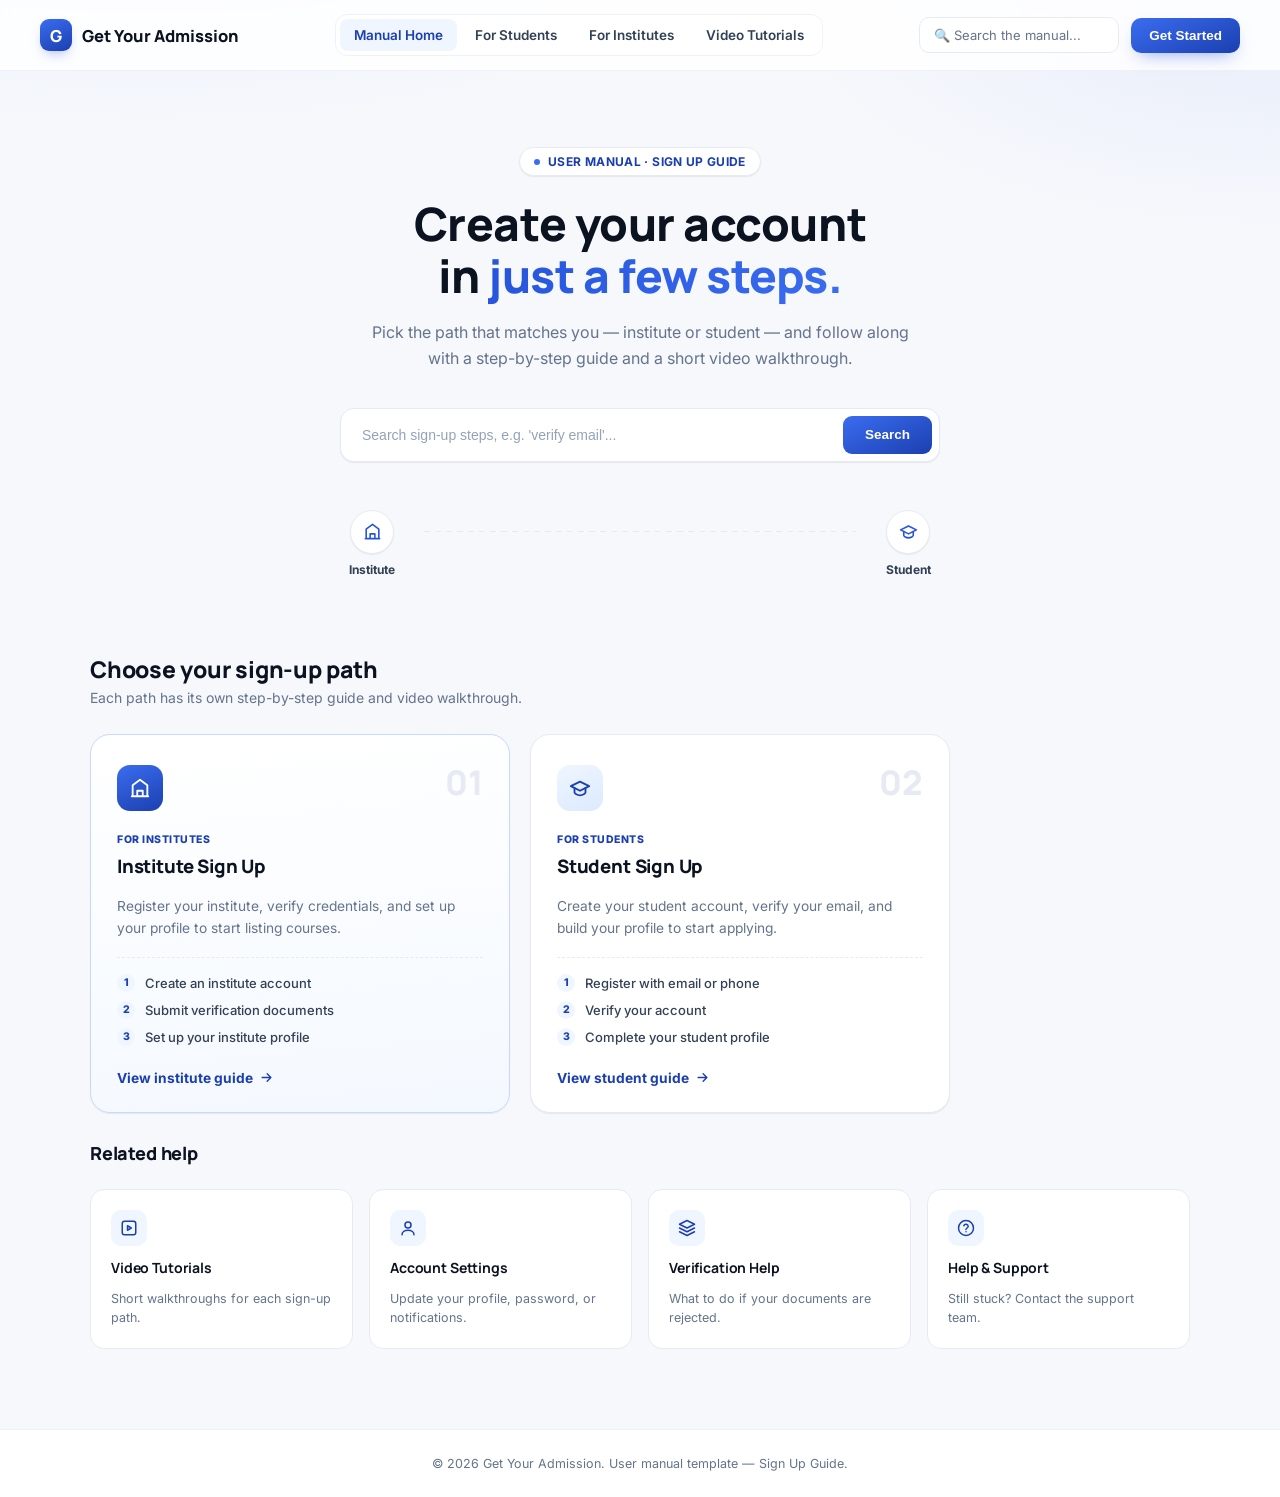
==== index.html @ ee418941 "Add GetYourAdmission user manual website with video tutorials" ====
<!DOCTYPE html>
<html lang="en">
<head>
<meta charset="UTF-8">
<meta name="viewport" content="width=device-width, initial-scale=1.0">
<title>Sign Up Guide — Get Your Admission</title>
<link rel="preconnect" href="https://fonts.googleapis.com">
<link rel="preconnect" href="https://fonts.gstatic.com" crossorigin>
<link href="https://fonts.googleapis.com/css2?family=Manrope:wght@500;700;800&family=Inter:wght@400;500;600;700&display=swap" rel="stylesheet">
<style>
  :root{
    --blue-50:#EFF6FF;
    --blue-100:#DBEAFE;
    --blue-500:#3B6DF0;
    --blue-600:#2554DB;
    --blue-700:#1B3FB0;
    --ink:#0B1220;
    --ink-soft:#334155;
    --muted:#64748B;
    --border:#E6EBF3;
    --border-soft:#EEF2F8;
    --card:#FFFFFF;
    --bg:#F6F8FC;
    --radius-lg:20px;
    --radius-md:14px;
    --shadow-card:0 1px 2px rgba(15,23,42,.04), 0 1px 0 rgba(15,23,42,.03);
    --shadow-hover:0 20px 40px -18px rgba(37,84,219,.28);
  }
  *{box-sizing:border-box;}
  html{scroll-behavior:smooth;}
  body{
    margin:0;
    font-family:'Inter',-apple-system,BlinkMacSystemFont,"Segoe UI",Roboto,Helvetica,Arial,sans-serif;
    background:
      radial-gradient(1100px 460px at 12% -10%, rgba(59,109,240,.10), transparent 60%),
      radial-gradient(900px 420px at 100% 0%, rgba(37,84,219,.07), transparent 55%),
      var(--bg);
    color:var(--ink);
    -webkit-font-smoothing:antialiased;
  }
  h1,h2,h3,h4{font-family:'Manrope',sans-serif;letter-spacing:-.01em;}
  a{text-decoration:none;color:inherit;}
  :focus-visible{outline:2px solid var(--blue-600);outline-offset:2px;}

  /* Header */
  header{
    display:flex;align-items:center;justify-content:space-between;
    padding:14px 40px;background:rgba(255,255,255,.86);
    backdrop-filter:blur(10px);-webkit-backdrop-filter:blur(10px);
    border-bottom:1px solid var(--border-soft);
    position:sticky;top:0;z-index:30;
  }
  .logo{display:flex;align-items:center;gap:10px;font-weight:800;font-size:16.5px;color:var(--ink);font-family:'Manrope',sans-serif;}
  .logo-mark{
    width:32px;height:32px;border-radius:9px;
    background:linear-gradient(155deg,var(--blue-500),var(--blue-700));
    color:#fff;display:flex;align-items:center;justify-content:center;font-weight:800;
    box-shadow:0 6px 14px -6px rgba(37,84,219,.55);
  }
  nav{display:flex;align-items:center;gap:4px;background:#fff;border:1px solid var(--border-soft);padding:4px;border-radius:12px;}
  nav a{font-size:13.5px;font-weight:600;color:var(--ink-soft);padding:8px 14px;border-radius:8px;}
  nav a.active{color:var(--blue-700);background:var(--blue-50);}
  .header-right{display:flex;align-items:center;gap:12px;}
  .search-box{
    display:flex;align-items:center;gap:8px;background:#fff;
    border:1px solid var(--border);border-radius:10px;padding:9px 14px;
    font-size:13px;color:var(--muted);min-width:200px;
  }
  .btn-primary{
    background:linear-gradient(155deg,var(--blue-500),var(--blue-700));
    color:#fff;font-weight:700;font-size:13.5px;
    padding:10px 18px;border-radius:10px;border:none;cursor:pointer;
    box-shadow:0 8px 18px -8px rgba(37,84,219,.55);
    transition:transform .15s ease, box-shadow .15s ease;
  }
  .btn-primary:hover{transform:translateY(-1px);box-shadow:0 12px 22px -8px rgba(37,84,219,.6);}

  /* Hero */
  .hero{padding:76px 40px 12px;text-align:center;max-width:900px;margin:0 auto;}
  .eyebrow{
    display:inline-flex;align-items:center;gap:8px;
    background:#fff;border:1px solid var(--border);color:var(--blue-700);
    font-size:12px;font-weight:700;letter-spacing:.03em;text-transform:uppercase;
    padding:6px 14px;border-radius:999px;margin-bottom:22px;
    box-shadow:var(--shadow-card);
  }
  .eyebrow .dot{width:6px;height:6px;border-radius:50%;background:var(--blue-500);}
  .hero h1{
    font-size:46px;line-height:1.12;margin:0 0 18px;font-weight:800;color:var(--ink);
  }
  .hero h1 .accent{
    background:linear-gradient(120deg,var(--blue-600),var(--blue-500));
    -webkit-background-clip:text;background-clip:text;color:transparent;
  }
  .hero p{
    max-width:560px;margin:0 auto 36px;color:var(--muted);font-size:16px;line-height:1.65;
  }
  .hero-search{
    max-width:600px;margin:0 auto 48px;display:flex;gap:8px;
    background:#fff;border:1px solid var(--border);border-radius:14px;padding:7px;
    box-shadow:var(--shadow-card);
  }
  .hero-search input{
    flex:1;border:none;outline:none;padding:11px 14px;font-size:14px;background:transparent;color:var(--ink);
  }
  .hero-search input::placeholder{color:#94A3B8;}
  .hero-search button{
    background:linear-gradient(155deg,var(--blue-500),var(--blue-700));
    color:#fff;border:none;border-radius:9px;
    padding:0 22px;font-weight:700;font-size:13.5px;cursor:pointer;
  }

  /* Path preview stepper (signature element) */
  .stepper{
    display:flex;align-items:center;justify-content:center;gap:0;
    margin:0 auto 8px;max-width:640px;
  }
  .stepper .node{
    display:flex;flex-direction:column;align-items:center;gap:8px;flex:none;width:104px;
  }
  .stepper .node .circle{
    width:44px;height:44px;border-radius:50%;background:#fff;border:1.5px solid var(--border);
    display:flex;align-items:center;justify-content:center;color:var(--blue-600);
    box-shadow:var(--shadow-card);
  }
  .stepper .node .circle svg{width:19px;height:19px;stroke:currentColor;}
  .stepper .node span{font-size:12px;font-weight:700;color:var(--ink-soft);}
  .stepper .line{
    flex:1;height:1.5px;background:repeating-linear-gradient(90deg,var(--border) 0 6px, transparent 6px 11px);
    margin-top:-24px;
  }

  /* Sections */
  section.paths{padding:56px 40px 8px;max-width:1180px;margin:0 auto;}
  .section-head{display:flex;align-items:baseline;justify-content:space-between;margin-bottom:28px;gap:16px;flex-wrap:wrap;}
  .section-head h2{font-size:23px;margin:0 0 4px;font-weight:800;}
  .section-head p{color:var(--muted);font-size:14px;margin:0;}

  .path-grid{
    display:grid;grid-template-columns:repeat(2,1fr);gap:20px;max-width:860px;
  }
  .path-card{
    position:relative;
    background:var(--card);border:1px solid var(--border);border-radius:var(--radius-lg);
    padding:30px 26px 26px;display:flex;flex-direction:column;gap:16px;
    box-shadow:var(--shadow-card);
    transition:box-shadow .2s ease, transform .2s ease, border-color .2s ease;
  }
  .path-card:hover{
    box-shadow:var(--shadow-hover);
    border-color:var(--blue-100);transform:translateY(-3px);
  }
  .path-top{display:flex;align-items:flex-start;justify-content:space-between;}
  .path-icon{
    width:46px;height:46px;border-radius:13px;
    background:linear-gradient(155deg,var(--blue-50),var(--blue-100));
    display:flex;align-items:center;justify-content:center;flex:none;
  }
  .path-icon svg{width:22px;height:22px;stroke:var(--blue-700);}
  .step-index{font-family:'Manrope',sans-serif;font-size:34px;font-weight:800;color:var(--border);line-height:1;}
  .path-card h3{margin:0;font-size:18.5px;font-weight:800;}
  .path-card > p.desc{margin:0;color:var(--muted);font-size:13.75px;line-height:1.6;}
  .path-steps{list-style:none;margin:2px 0 0;padding:0;display:flex;flex-direction:column;gap:9px;border-top:1px dashed var(--border);padding-top:16px;}
  .path-steps li{
    font-size:13px;color:var(--ink-soft);display:flex;align-items:center;gap:10px;font-weight:500;
  }
  .path-steps li .num{
    width:18px;height:18px;border-radius:50%;background:var(--blue-50);color:var(--blue-700);
    font-size:10.5px;font-weight:800;display:flex;align-items:center;justify-content:center;flex:none;
  }
  .path-link{
    margin-top:auto;padding-top:8px;font-size:13.75px;font-weight:700;color:var(--blue-700);
    display:flex;align-items:center;gap:6px;
  }
  .path-link svg{width:15px;height:15px;transition:transform .15s ease;}
  .path-card:hover .path-link svg{transform:translateX(3px);}
  .path-card.emphasis{
    border-color:var(--blue-200,#C7D9FF);
    background:linear-gradient(175deg,#fff 0%,var(--blue-50) 145%);
  }
  .path-card.emphasis .path-icon{background:linear-gradient(155deg,var(--blue-500),var(--blue-700));}
  .path-card.emphasis .path-icon svg{stroke:#fff;}
  .badge{
    align-self:flex-start;font-size:10.5px;font-weight:800;letter-spacing:.05em;text-transform:uppercase;
    color:var(--blue-700);
  }

  /* Secondary row */
  .secondary{padding:20px 40px 80px;max-width:1180px;margin:0 auto;}
  .secondary-grid{display:grid;grid-template-columns:repeat(4,1fr);gap:16px;margin-top:20px;}
  .mini-card{
    background:var(--card);border:1px solid var(--border);border-radius:var(--radius-md);
    padding:20px;display:flex;flex-direction:column;gap:12px;
    transition:border-color .15s ease, transform .15s ease;
  }
  .mini-card:hover{border-color:var(--blue-100);transform:translateY(-2px);}
  .mini-icon{
    width:36px;height:36px;border-radius:10px;background:var(--blue-50);
    display:flex;align-items:center;justify-content:center;
  }
  .mini-icon svg{width:18px;height:18px;stroke:var(--blue-700);}
  .mini-card h4{margin:0;font-size:14px;font-weight:700;}
  .mini-card p{margin:0;font-size:12.5px;color:var(--muted);line-height:1.55;}

  footer{
    text-align:center;padding:26px;color:var(--muted);font-size:12.5px;
    border-top:1px solid var(--border-soft);background:#fff;
  }

  @media (max-width:900px){
    nav{display:none;}
    .path-grid{grid-template-columns:1fr;}
    .secondary-grid{grid-template-columns:repeat(2,1fr);}
    .hero h1{font-size:32px;}
    header{padding:14px 18px;}
    .hero{padding:48px 18px;}
    section.paths, .secondary{padding-left:18px;padding-right:18px;}
    .stepper{display:none;}
  }
</style>
</head>
<body>

<header>
  <div class="logo">
    <div class="logo-mark">G</div>
    Get Your Admission
  </div>
  <nav>
    <a href="index.html" class="active">Manual Home</a>
    <a href="student-signup.html">For Students</a>
    <a href="institute-signup.html">For Institutes</a>
    <a href="videos.html">Video Tutorials</a>
  </nav>
  <div class="header-right">
    <div class="search-box">🔍 Search the manual...</div>
    <button class="btn-primary">Get Started</button>
  </div>
</header>

<section class="hero">
  <div class="eyebrow"><span class="dot"></span> User Manual · Sign Up Guide</div>
  <h1>Create your account<br>in <span class="accent">just a few steps.</span></h1>
  <p>Pick the path that matches you — institute or student — and follow along with a step-by-step guide and a short video walkthrough.</p>
  <div class="hero-search">
    <input type="text" placeholder="Search sign-up steps, e.g. 'verify email'...">
    <button>Search</button>
  </div>

  <div class="stepper" aria-hidden="true">
    <div class="node">
      <div class="circle"><svg viewBox="0 0 24 24" fill="none" stroke-width="2" stroke-linecap="round" stroke-linejoin="round"><path d="M3 21h18M4 21V9l8-6 8 6v12M9 21v-6h6v6"/></svg></div>
      <span>Institute</span>
    </div>
    <div class="line"></div>
    <div class="node">
      <div class="circle"><svg viewBox="0 0 24 24" fill="none" stroke-width="2" stroke-linecap="round" stroke-linejoin="round"><path d="M22 10L12 5 2 10l10 5 10-5Z"/><path d="M6 12v5c0 1 3 3 6 3s6-2 6-3v-5"/></svg></div>
      <span>Student</span>
    </div>
  </div>
</section>

<section class="paths">
  <div class="section-head">
    <div>
      <h2>Choose your sign-up path</h2>
      <p>Each path has its own step-by-step guide and video walkthrough.</p>
    </div>
  </div>

  <div class="path-grid">

    <!-- Institute -->
    <div class="path-card emphasis">
      <div class="path-top">
        <div class="path-icon">
          <svg viewBox="0 0 24 24" fill="none" stroke-width="2" stroke-linecap="round" stroke-linejoin="round"><path d="M3 21h18M4 21V9l8-6 8 6v12M9 21v-6h6v6"/></svg>
        </div>
        <span class="step-index">01</span>
      </div>
      <div>
        <span class="badge">For Institutes</span>
        <h3 style="margin-top:6px;">Institute Sign Up</h3>
      </div>
      <p class="desc">Register your institute, verify credentials, and set up your profile to start listing courses.</p>
      <ul class="path-steps">
        <li><span class="num">1</span>Create an institute account</li>
        <li><span class="num">2</span>Submit verification documents</li>
        <li><span class="num">3</span>Set up your institute profile</li>
      </ul>
      <a class="path-link" href="institute-signup.html">View institute guide <svg viewBox="0 0 24 24" fill="none" stroke="currentColor" stroke-width="2.2" stroke-linecap="round" stroke-linejoin="round"><path d="M5 12h14M13 6l6 6-6 6"/></svg></a>
    </div>

    <!-- Student -->
    <div class="path-card">
      <div class="path-top">
        <div class="path-icon">
          <svg viewBox="0 0 24 24" fill="none" stroke-width="2" stroke-linecap="round" stroke-linejoin="round"><path d="M22 10L12 5 2 10l10 5 10-5Z"/><path d="M6 12v5c0 1 3 3 6 3s6-2 6-3v-5"/></svg>
        </div>
        <span class="step-index">02</span>
      </div>
      <div>
        <span class="badge">For Students</span>
        <h3 style="margin-top:6px;">Student Sign Up</h3>
      </div>
      <p class="desc">Create your student account, verify your email, and build your profile to start applying.</p>
      <ul class="path-steps">
        <li><span class="num">1</span>Register with email or phone</li>
        <li><span class="num">2</span>Verify your account</li>
        <li><span class="num">3</span>Complete your student profile</li>
      </ul>
      <a class="path-link" href="student-signup.html">View student guide <svg viewBox="0 0 24 24" fill="none" stroke="currentColor" stroke-width="2.2" stroke-linecap="round" stroke-linejoin="round"><path d="M5 12h14M13 6l6 6-6 6"/></svg></a>
    </div>

  </div>
</section>

<section class="secondary">
  <div class="section-head" style="margin-bottom:4px;">
    <div><h2 style="font-size:18px;">Related help</h2></div>
  </div>
  <div class="secondary-grid">

    <a class="mini-card" href="videos.html">
      <div class="mini-icon"><svg viewBox="0 0 24 24" fill="none" stroke-width="2" stroke-linecap="round" stroke-linejoin="round"><rect x="3" y="3" width="18" height="18" rx="3"/><path d="m10 15 5-3-5-3z"/></svg></div>
      <h4>Video Tutorials</h4>
      <p>Short walkthroughs for each sign-up path.</p>
    </a>

    <div class="mini-card">
      <div class="mini-icon"><svg viewBox="0 0 24 24" fill="none" stroke-width="2" stroke-linecap="round" stroke-linejoin="round"><circle cx="12" cy="8" r="4"/><path d="M4 21c0-4 4-6 8-6s8 2 8 6"/></svg></div>
      <h4>Account Settings</h4>
      <p>Update your profile, password, or notifications.</p>
    </div>

    <div class="mini-card">
      <div class="mini-icon"><svg viewBox="0 0 24 24" fill="none" stroke-width="2" stroke-linecap="round" stroke-linejoin="round"><path d="M12 2 2 7l10 5 10-5-10-5Z"/><path d="M2 17l10 5 10-5M2 12l10 5 10-5"/></svg></div>
      <h4>Verification Help</h4>
      <p>What to do if your documents are rejected.</p>
    </div>

    <div class="mini-card">
      <div class="mini-icon"><svg viewBox="0 0 24 24" fill="none" stroke-width="2" stroke-linecap="round" stroke-linejoin="round"><circle cx="12" cy="12" r="10"/><path d="M9.09 9a3 3 0 0 1 5.83 1c0 2-3 2-3 4M12 17h.01"/></svg></div>
      <h4>Help &amp; Support</h4>
      <p>Still stuck? Contact the support team.</p>
    </div>

  </div>
</section>

<footer>© 2026 Get Your Admission. User manual template — Sign Up Guide.</footer>

</body>
</html>
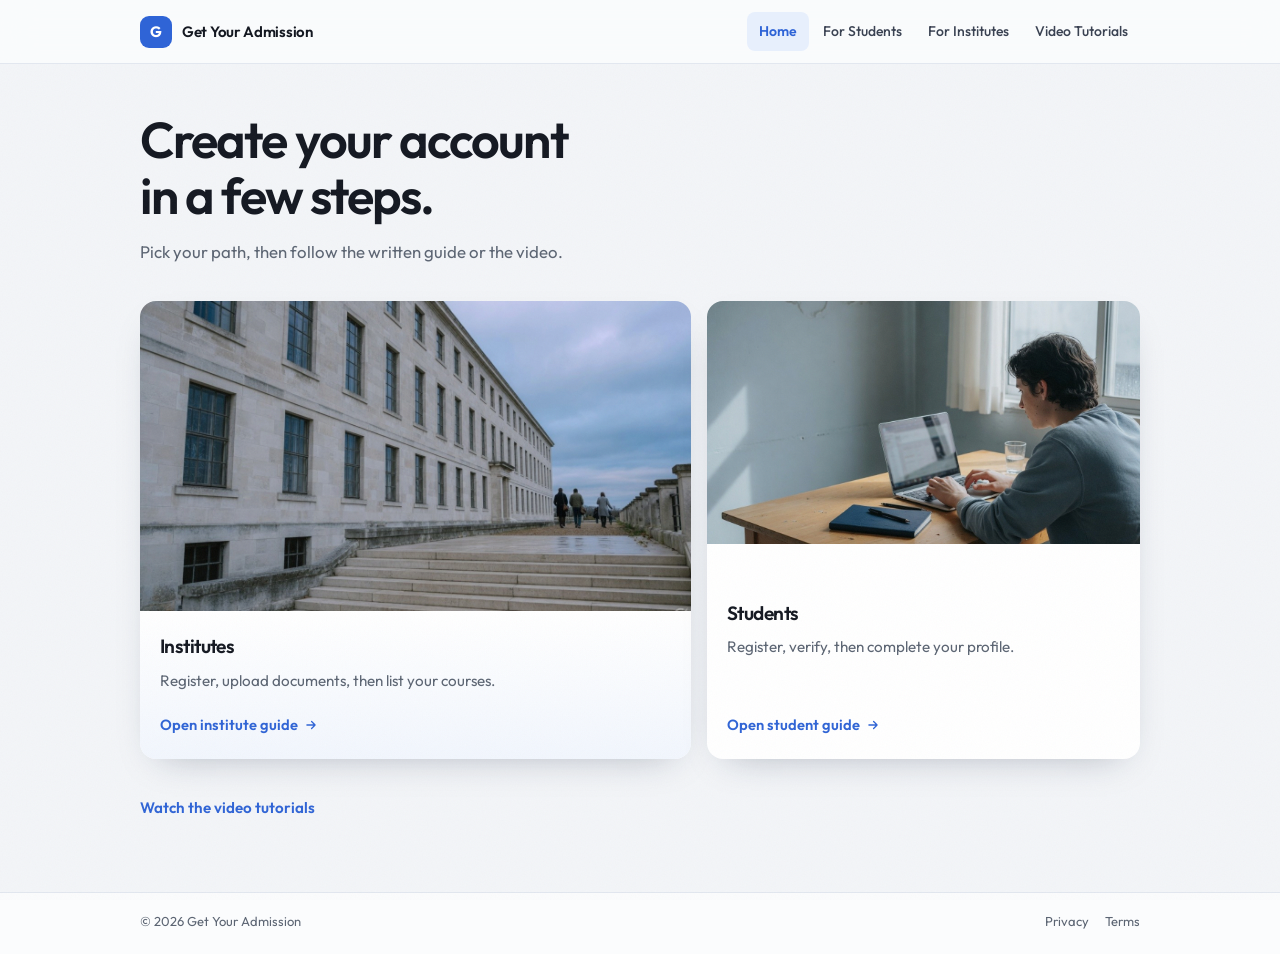
==== commit 5ea212db: "Redesign the entire webpage" ====
--- a/index.html
+++ b/index.html
@@ -1,354 +1,94 @@
 <!DOCTYPE html>
 <html lang="en">
 <head>
-<meta charset="UTF-8">
-<meta name="viewport" content="width=device-width, initial-scale=1.0">
-<title>Sign Up Guide — Get Your Admission</title>
-<link rel="preconnect" href="https://fonts.googleapis.com">
-<link rel="preconnect" href="https://fonts.gstatic.com" crossorigin>
-<link href="https://fonts.googleapis.com/css2?family=Manrope:wght@500;700;800&family=Inter:wght@400;500;600;700&display=swap" rel="stylesheet">
-<style>
-  :root{
-    --blue-50:#EFF6FF;
-    --blue-100:#DBEAFE;
-    --blue-500:#3B6DF0;
-    --blue-600:#2554DB;
-    --blue-700:#1B3FB0;
-    --ink:#0B1220;
-    --ink-soft:#334155;
-    --muted:#64748B;
-    --border:#E6EBF3;
-    --border-soft:#EEF2F8;
-    --card:#FFFFFF;
-    --bg:#F6F8FC;
-    --radius-lg:20px;
-    --radius-md:14px;
-    --shadow-card:0 1px 2px rgba(15,23,42,.04), 0 1px 0 rgba(15,23,42,.03);
-    --shadow-hover:0 20px 40px -18px rgba(37,84,219,.28);
-  }
-  *{box-sizing:border-box;}
-  html{scroll-behavior:smooth;}
-  body{
-    margin:0;
-    font-family:'Inter',-apple-system,BlinkMacSystemFont,"Segoe UI",Roboto,Helvetica,Arial,sans-serif;
-    background:
-      radial-gradient(1100px 460px at 12% -10%, rgba(59,109,240,.10), transparent 60%),
-      radial-gradient(900px 420px at 100% 0%, rgba(37,84,219,.07), transparent 55%),
-      var(--bg);
-    color:var(--ink);
-    -webkit-font-smoothing:antialiased;
-  }
-  h1,h2,h3,h4{font-family:'Manrope',sans-serif;letter-spacing:-.01em;}
-  a{text-decoration:none;color:inherit;}
-  :focus-visible{outline:2px solid var(--blue-600);outline-offset:2px;}
-
-  /* Header */
-  header{
-    display:flex;align-items:center;justify-content:space-between;
-    padding:14px 40px;background:rgba(255,255,255,.86);
-    backdrop-filter:blur(10px);-webkit-backdrop-filter:blur(10px);
-    border-bottom:1px solid var(--border-soft);
-    position:sticky;top:0;z-index:30;
-  }
-  .logo{display:flex;align-items:center;gap:10px;font-weight:800;font-size:16.5px;color:var(--ink);font-family:'Manrope',sans-serif;}
-  .logo-mark{
-    width:32px;height:32px;border-radius:9px;
-    background:linear-gradient(155deg,var(--blue-500),var(--blue-700));
-    color:#fff;display:flex;align-items:center;justify-content:center;font-weight:800;
-    box-shadow:0 6px 14px -6px rgba(37,84,219,.55);
-  }
-  nav{display:flex;align-items:center;gap:4px;background:#fff;border:1px solid var(--border-soft);padding:4px;border-radius:12px;}
-  nav a{font-size:13.5px;font-weight:600;color:var(--ink-soft);padding:8px 14px;border-radius:8px;}
-  nav a.active{color:var(--blue-700);background:var(--blue-50);}
-  .header-right{display:flex;align-items:center;gap:12px;}
-  .search-box{
-    display:flex;align-items:center;gap:8px;background:#fff;
-    border:1px solid var(--border);border-radius:10px;padding:9px 14px;
-    font-size:13px;color:var(--muted);min-width:200px;
-  }
-  .btn-primary{
-    background:linear-gradient(155deg,var(--blue-500),var(--blue-700));
-    color:#fff;font-weight:700;font-size:13.5px;
-    padding:10px 18px;border-radius:10px;border:none;cursor:pointer;
-    box-shadow:0 8px 18px -8px rgba(37,84,219,.55);
-    transition:transform .15s ease, box-shadow .15s ease;
-  }
-  .btn-primary:hover{transform:translateY(-1px);box-shadow:0 12px 22px -8px rgba(37,84,219,.6);}
-
-  /* Hero */
-  .hero{padding:76px 40px 12px;text-align:center;max-width:900px;margin:0 auto;}
-  .eyebrow{
-    display:inline-flex;align-items:center;gap:8px;
-    background:#fff;border:1px solid var(--border);color:var(--blue-700);
-    font-size:12px;font-weight:700;letter-spacing:.03em;text-transform:uppercase;
-    padding:6px 14px;border-radius:999px;margin-bottom:22px;
-    box-shadow:var(--shadow-card);
-  }
-  .eyebrow .dot{width:6px;height:6px;border-radius:50%;background:var(--blue-500);}
-  .hero h1{
-    font-size:46px;line-height:1.12;margin:0 0 18px;font-weight:800;color:var(--ink);
-  }
-  .hero h1 .accent{
-    background:linear-gradient(120deg,var(--blue-600),var(--blue-500));
-    -webkit-background-clip:text;background-clip:text;color:transparent;
-  }
-  .hero p{
-    max-width:560px;margin:0 auto 36px;color:var(--muted);font-size:16px;line-height:1.65;
-  }
-  .hero-search{
-    max-width:600px;margin:0 auto 48px;display:flex;gap:8px;
-    background:#fff;border:1px solid var(--border);border-radius:14px;padding:7px;
-    box-shadow:var(--shadow-card);
-  }
-  .hero-search input{
-    flex:1;border:none;outline:none;padding:11px 14px;font-size:14px;background:transparent;color:var(--ink);
-  }
-  .hero-search input::placeholder{color:#94A3B8;}
-  .hero-search button{
-    background:linear-gradient(155deg,var(--blue-500),var(--blue-700));
-    color:#fff;border:none;border-radius:9px;
-    padding:0 22px;font-weight:700;font-size:13.5px;cursor:pointer;
-  }
-
-  /* Path preview stepper (signature element) */
-  .stepper{
-    display:flex;align-items:center;justify-content:center;gap:0;
-    margin:0 auto 8px;max-width:640px;
-  }
-  .stepper .node{
-    display:flex;flex-direction:column;align-items:center;gap:8px;flex:none;width:104px;
-  }
-  .stepper .node .circle{
-    width:44px;height:44px;border-radius:50%;background:#fff;border:1.5px solid var(--border);
-    display:flex;align-items:center;justify-content:center;color:var(--blue-600);
-    box-shadow:var(--shadow-card);
-  }
-  .stepper .node .circle svg{width:19px;height:19px;stroke:currentColor;}
-  .stepper .node span{font-size:12px;font-weight:700;color:var(--ink-soft);}
-  .stepper .line{
-    flex:1;height:1.5px;background:repeating-linear-gradient(90deg,var(--border) 0 6px, transparent 6px 11px);
-    margin-top:-24px;
-  }
-
-  /* Sections */
-  section.paths{padding:56px 40px 8px;max-width:1180px;margin:0 auto;}
-  .section-head{display:flex;align-items:baseline;justify-content:space-between;margin-bottom:28px;gap:16px;flex-wrap:wrap;}
-  .section-head h2{font-size:23px;margin:0 0 4px;font-weight:800;}
-  .section-head p{color:var(--muted);font-size:14px;margin:0;}
-
-  .path-grid{
-    display:grid;grid-template-columns:repeat(2,1fr);gap:20px;max-width:860px;
-  }
-  .path-card{
-    position:relative;
-    background:var(--card);border:1px solid var(--border);border-radius:var(--radius-lg);
-    padding:30px 26px 26px;display:flex;flex-direction:column;gap:16px;
-    box-shadow:var(--shadow-card);
-    transition:box-shadow .2s ease, transform .2s ease, border-color .2s ease;
-  }
-  .path-card:hover{
-    box-shadow:var(--shadow-hover);
-    border-color:var(--blue-100);transform:translateY(-3px);
-  }
-  .path-top{display:flex;align-items:flex-start;justify-content:space-between;}
-  .path-icon{
-    width:46px;height:46px;border-radius:13px;
-    background:linear-gradient(155deg,var(--blue-50),var(--blue-100));
-    display:flex;align-items:center;justify-content:center;flex:none;
-  }
-  .path-icon svg{width:22px;height:22px;stroke:var(--blue-700);}
-  .step-index{font-family:'Manrope',sans-serif;font-size:34px;font-weight:800;color:var(--border);line-height:1;}
-  .path-card h3{margin:0;font-size:18.5px;font-weight:800;}
-  .path-card > p.desc{margin:0;color:var(--muted);font-size:13.75px;line-height:1.6;}
-  .path-steps{list-style:none;margin:2px 0 0;padding:0;display:flex;flex-direction:column;gap:9px;border-top:1px dashed var(--border);padding-top:16px;}
-  .path-steps li{
-    font-size:13px;color:var(--ink-soft);display:flex;align-items:center;gap:10px;font-weight:500;
-  }
-  .path-steps li .num{
-    width:18px;height:18px;border-radius:50%;background:var(--blue-50);color:var(--blue-700);
-    font-size:10.5px;font-weight:800;display:flex;align-items:center;justify-content:center;flex:none;
-  }
-  .path-link{
-    margin-top:auto;padding-top:8px;font-size:13.75px;font-weight:700;color:var(--blue-700);
-    display:flex;align-items:center;gap:6px;
-  }
-  .path-link svg{width:15px;height:15px;transition:transform .15s ease;}
-  .path-card:hover .path-link svg{transform:translateX(3px);}
-  .path-card.emphasis{
-    border-color:var(--blue-200,#C7D9FF);
-    background:linear-gradient(175deg,#fff 0%,var(--blue-50) 145%);
-  }
-  .path-card.emphasis .path-icon{background:linear-gradient(155deg,var(--blue-500),var(--blue-700));}
-  .path-card.emphasis .path-icon svg{stroke:#fff;}
-  .badge{
-    align-self:flex-start;font-size:10.5px;font-weight:800;letter-spacing:.05em;text-transform:uppercase;
-    color:var(--blue-700);
-  }
-
-  /* Secondary row */
-  .secondary{padding:20px 40px 80px;max-width:1180px;margin:0 auto;}
-  .secondary-grid{display:grid;grid-template-columns:repeat(4,1fr);gap:16px;margin-top:20px;}
-  .mini-card{
-    background:var(--card);border:1px solid var(--border);border-radius:var(--radius-md);
-    padding:20px;display:flex;flex-direction:column;gap:12px;
-    transition:border-color .15s ease, transform .15s ease;
-  }
-  .mini-card:hover{border-color:var(--blue-100);transform:translateY(-2px);}
-  .mini-icon{
-    width:36px;height:36px;border-radius:10px;background:var(--blue-50);
-    display:flex;align-items:center;justify-content:center;
-  }
-  .mini-icon svg{width:18px;height:18px;stroke:var(--blue-700);}
-  .mini-card h4{margin:0;font-size:14px;font-weight:700;}
-  .mini-card p{margin:0;font-size:12.5px;color:var(--muted);line-height:1.55;}
-
-  footer{
-    text-align:center;padding:26px;color:var(--muted);font-size:12.5px;
-    border-top:1px solid var(--border-soft);background:#fff;
-  }
-
-  @media (max-width:900px){
-    nav{display:none;}
-    .path-grid{grid-template-columns:1fr;}
-    .secondary-grid{grid-template-columns:repeat(2,1fr);}
-    .hero h1{font-size:32px;}
-    header{padding:14px 18px;}
-    .hero{padding:48px 18px;}
-    section.paths, .secondary{padding-left:18px;padding-right:18px;}
-    .stepper{display:none;}
-  }
-</style>
+  <meta charset="UTF-8">
+  <meta name="viewport" content="width=device-width, initial-scale=1.0">
+  <title>Sign up guide - Get Your Admission</title>
+  <meta name="description" content="Create a student or institute account on Get Your Admission. Short written steps and video walkthroughs.">
+  <meta name="theme-color" content="#F3F5F8">
+  <link rel="icon" href="favicon.svg" type="image/svg+xml">
+  <link rel="preconnect" href="https://fonts.googleapis.com">
+  <link rel="preconnect" href="https://fonts.gstatic.com" crossorigin>
+  <link href="https://fonts.googleapis.com/css2?family=Outfit:wght@400;500;600;700&display=swap" rel="stylesheet">
+  <link rel="stylesheet" href="style.css">
 </head>
 <body>
+  <a class="skip-link" href="#main">Skip to content</a>
 
-<header>
-  <div class="logo">
-    <div class="logo-mark">G</div>
-    Get Your Admission
-  </div>
-  <nav>
-    <a href="index.html" class="active">Manual Home</a>
-    <a href="student-signup.html">For Students</a>
-    <a href="institute-signup.html">For Institutes</a>
-    <a href="videos.html">Video Tutorials</a>
-  </nav>
-  <div class="header-right">
-    <div class="search-box">🔍 Search the manual...</div>
-    <button class="btn-primary">Get Started</button>
-  </div>
-</header>
+  <header class="site-header">
+    <div class="nav-inner">
+      <a href="index.html" class="brand">
+        <span class="brand-mark" aria-hidden="true">G</span>
+        <span class="brand-name">Get Your Admission</span>
+      </a>
+      <button class="nav-toggle" id="nav-toggle" type="button" aria-expanded="false" aria-controls="site-nav">
+        <span class="nav-toggle-bar"></span>
+        <span class="sr-only">Menu</span>
+      </button>
+      <nav class="site-nav" id="site-nav">
+        <a href="index.html" aria-current="page">Home</a>
+        <a href="student-signup.html">For Students</a>
+        <a href="institute-signup.html">For Institutes</a>
+        <a href="videos.html">Video Tutorials</a>
+      </nav>
+    </div>
+  </header>
 
-<section class="hero">
-  <div class="eyebrow"><span class="dot"></span> User Manual · Sign Up Guide</div>
-  <h1>Create your account<br>in <span class="accent">just a few steps.</span></h1>
-  <p>Pick the path that matches you — institute or student — and follow along with a step-by-step guide and a short video walkthrough.</p>
-  <div class="hero-search">
-    <input type="text" placeholder="Search sign-up steps, e.g. 'verify email'...">
-    <button>Search</button>
-  </div>
+  <main id="main">
+    <section class="hero">
+      <div class="container">
+        <h1>Create your account in a few steps.</h1>
+        <p class="lede">Pick your path, then follow the written guide or the video.</p>
+      </div>
+    </section>
 
-  <div class="stepper" aria-hidden="true">
-    <div class="node">
-      <div class="circle"><svg viewBox="0 0 24 24" fill="none" stroke-width="2" stroke-linecap="round" stroke-linejoin="round"><path d="M3 21h18M4 21V9l8-6 8 6v12M9 21v-6h6v6"/></svg></div>
-      <span>Institute</span>
+    <section class="paths" aria-label="Sign-up paths">
+      <div class="container path-grid">
+        <a class="path path--institute" href="institute-signup.html">
+          <div class="path-media">
+            <img src="images/institute.jpg" alt="Campus building with stone steps">
+          </div>
+          <div class="path-body">
+            <h2>Institutes</h2>
+            <p>Register, upload documents, then list your courses.</p>
+            <span class="path-cta">Open institute guide
+              <svg viewBox="0 0 24 24" fill="none" stroke="currentColor" stroke-width="2.2" stroke-linecap="round" stroke-linejoin="round" aria-hidden="true"><path d="M5 12h14M13 6l6 6-6 6"/></svg>
+            </span>
+          </div>
+        </a>
+
+        <a class="path path--student" href="student-signup.html">
+          <div class="path-media">
+            <img src="images/student.jpg" alt="Student working at a laptop">
+          </div>
+          <div class="path-body">
+            <h2>Students</h2>
+            <p>Register, verify, then complete your profile.</p>
+            <span class="path-cta">Open student guide
+              <svg viewBox="0 0 24 24" fill="none" stroke="currentColor" stroke-width="2.2" stroke-linecap="round" stroke-linejoin="round" aria-hidden="true"><path d="M5 12h14M13 6l6 6-6 6"/></svg>
+            </span>
+          </div>
+        </a>
+      </div>
+    </section>
+
+    <section class="watch-row">
+      <div class="container">
+        <a class="text-link" href="videos.html">Watch the video tutorials</a>
+      </div>
+    </section>
+  </main>
+
+  <footer class="site-footer">
+    <div class="container footer-row">
+      <p>© 2026 Get Your Admission</p>
+      <nav class="footer-links" aria-label="Legal">
+        <a href="privacy.html">Privacy</a>
+        <a href="terms.html">Terms</a>
+      </nav>
     </div>
-    <div class="line"></div>
-    <div class="node">
-      <div class="circle"><svg viewBox="0 0 24 24" fill="none" stroke-width="2" stroke-linecap="round" stroke-linejoin="round"><path d="M22 10L12 5 2 10l10 5 10-5Z"/><path d="M6 12v5c0 1 3 3 6 3s6-2 6-3v-5"/></svg></div>
-      <span>Student</span>
-    </div>
-  </div>
-</section>
+  </footer>
 
-<section class="paths">
-  <div class="section-head">
-    <div>
-      <h2>Choose your sign-up path</h2>
-      <p>Each path has its own step-by-step guide and video walkthrough.</p>
-    </div>
-  </div>
-
-  <div class="path-grid">
-
-    <!-- Institute -->
-    <div class="path-card emphasis">
-      <div class="path-top">
-        <div class="path-icon">
-          <svg viewBox="0 0 24 24" fill="none" stroke-width="2" stroke-linecap="round" stroke-linejoin="round"><path d="M3 21h18M4 21V9l8-6 8 6v12M9 21v-6h6v6"/></svg>
-        </div>
-        <span class="step-index">01</span>
-      </div>
-      <div>
-        <span class="badge">For Institutes</span>
-        <h3 style="margin-top:6px;">Institute Sign Up</h3>
-      </div>
-      <p class="desc">Register your institute, verify credentials, and set up your profile to start listing courses.</p>
-      <ul class="path-steps">
-        <li><span class="num">1</span>Create an institute account</li>
-        <li><span class="num">2</span>Submit verification documents</li>
-        <li><span class="num">3</span>Set up your institute profile</li>
-      </ul>
-      <a class="path-link" href="institute-signup.html">View institute guide <svg viewBox="0 0 24 24" fill="none" stroke="currentColor" stroke-width="2.2" stroke-linecap="round" stroke-linejoin="round"><path d="M5 12h14M13 6l6 6-6 6"/></svg></a>
-    </div>
-
-    <!-- Student -->
-    <div class="path-card">
-      <div class="path-top">
-        <div class="path-icon">
-          <svg viewBox="0 0 24 24" fill="none" stroke-width="2" stroke-linecap="round" stroke-linejoin="round"><path d="M22 10L12 5 2 10l10 5 10-5Z"/><path d="M6 12v5c0 1 3 3 6 3s6-2 6-3v-5"/></svg>
-        </div>
-        <span class="step-index">02</span>
-      </div>
-      <div>
-        <span class="badge">For Students</span>
-        <h3 style="margin-top:6px;">Student Sign Up</h3>
-      </div>
-      <p class="desc">Create your student account, verify your email, and build your profile to start applying.</p>
-      <ul class="path-steps">
-        <li><span class="num">1</span>Register with email or phone</li>
-        <li><span class="num">2</span>Verify your account</li>
-        <li><span class="num">3</span>Complete your student profile</li>
-      </ul>
-      <a class="path-link" href="student-signup.html">View student guide <svg viewBox="0 0 24 24" fill="none" stroke="currentColor" stroke-width="2.2" stroke-linecap="round" stroke-linejoin="round"><path d="M5 12h14M13 6l6 6-6 6"/></svg></a>
-    </div>
-
-  </div>
-</section>
-
-<section class="secondary">
-  <div class="section-head" style="margin-bottom:4px;">
-    <div><h2 style="font-size:18px;">Related help</h2></div>
-  </div>
-  <div class="secondary-grid">
-
-    <a class="mini-card" href="videos.html">
-      <div class="mini-icon"><svg viewBox="0 0 24 24" fill="none" stroke-width="2" stroke-linecap="round" stroke-linejoin="round"><rect x="3" y="3" width="18" height="18" rx="3"/><path d="m10 15 5-3-5-3z"/></svg></div>
-      <h4>Video Tutorials</h4>
-      <p>Short walkthroughs for each sign-up path.</p>
-    </a>
-
-    <div class="mini-card">
-      <div class="mini-icon"><svg viewBox="0 0 24 24" fill="none" stroke-width="2" stroke-linecap="round" stroke-linejoin="round"><circle cx="12" cy="8" r="4"/><path d="M4 21c0-4 4-6 8-6s8 2 8 6"/></svg></div>
-      <h4>Account Settings</h4>
-      <p>Update your profile, password, or notifications.</p>
-    </div>
-
-    <div class="mini-card">
-      <div class="mini-icon"><svg viewBox="0 0 24 24" fill="none" stroke-width="2" stroke-linecap="round" stroke-linejoin="round"><path d="M12 2 2 7l10 5 10-5-10-5Z"/><path d="M2 17l10 5 10-5M2 12l10 5 10-5"/></svg></div>
-      <h4>Verification Help</h4>
-      <p>What to do if your documents are rejected.</p>
-    </div>
-
-    <div class="mini-card">
-      <div class="mini-icon"><svg viewBox="0 0 24 24" fill="none" stroke-width="2" stroke-linecap="round" stroke-linejoin="round"><circle cx="12" cy="12" r="10"/><path d="M9.09 9a3 3 0 0 1 5.83 1c0 2-3 2-3 4M12 17h.01"/></svg></div>
-      <h4>Help &amp; Support</h4>
-      <p>Still stuck? Contact the support team.</p>
-    </div>
-
-  </div>
-</section>
-
-<footer>© 2026 Get Your Admission. User manual template — Sign Up Guide.</footer>
-
+  <script src="main.js"></script>
 </body>
 </html>
--- a/style.css
+++ b/style.css
@@ -0,0 +1,997 @@
+/* Get Your Admission – user manual
+   z-index: skip 5, grain 8, header 40, menu 45, lightbox 60 */
+
+*, *::before, *::after { box-sizing: border-box; margin: 0; padding: 0; }
+
+:root {
+  --accent: #2F64D6;
+  --accent-hover: #2454B8;
+  --accent-soft: #E7EFFC;
+  --ink: #141821;
+  --ink-soft: #3A4252;
+  --muted: #5C6573;
+  --bg: #F3F5F8;
+  --surface: #FBFCFD;
+  --card: #FFFFFF;
+  --line: #E2E7EF;
+  --line-strong: #D3DAE6;
+  --shadow: 0 14px 36px -20px rgba(24, 36, 62, 0.35);
+  --shadow-tint: 0 16px 32px -18px rgba(47, 100, 214, 0.28);
+  --radius: 16px;
+  --radius-sm: 10px;
+  --radius-xs: 8px;
+  --font: "Outfit", system-ui, sans-serif;
+  --ease: cubic-bezier(0.32, 0.72, 0, 1);
+  --z-skip: 5;
+  --z-grain: 8;
+  --z-header: 40;
+  --z-menu: 45;
+  --z-modal: 60;
+  --nav-h: 64px;
+  --container: 1080px;
+  --page-pad: clamp(16px, 4vw, 40px);
+}
+
+@media (prefers-color-scheme: dark) {
+  :root {
+    --accent: #6B93F5;
+    --accent-hover: #8AABF8;
+    --accent-soft: #1B2744;
+    --ink: #EEF1F6;
+    --ink-soft: #C5CDDA;
+    --muted: #9AA3B2;
+    --bg: #12151C;
+    --surface: #171B23;
+    --card: #1C212C;
+    --line: #2A3140;
+    --line-strong: #3A4356;
+    --shadow: 0 14px 36px -18px rgba(0, 0, 0, 0.55);
+    --shadow-tint: 0 16px 32px -16px rgba(47, 100, 214, 0.32);
+  }
+}
+
+html {
+  scroll-behavior: smooth;
+  color-scheme: light dark;
+}
+
+html, body { overflow-x: clip; max-width: 100%; }
+
+body {
+  font-family: var(--font);
+  color: var(--ink);
+  background: var(--bg);
+  font-size: 16px;
+  line-height: 1.6;
+  min-height: 100dvh;
+  display: flex;
+  flex-direction: column;
+  -webkit-font-smoothing: antialiased;
+}
+
+body > * {
+  min-width: 0;
+  max-width: 100%;
+  width: 100%;
+}
+
+body::before {
+  content: "";
+  position: fixed;
+  inset: 0;
+  z-index: var(--z-grain);
+  pointer-events: none;
+  opacity: 0.04;
+  background-image: url("data:image/svg+xml,%3Csvg xmlns='http://www.w3.org/2000/svg' width='140' height='140'%3E%3Cfilter id='n'%3E%3CfeTurbulence type='fractalNoise' baseFrequency='.8' numOctaves='4' stitchTiles='stitch'/%3E%3C/filter%3E%3Crect width='140' height='140' filter='url(%23n)' opacity='.9'/%3E%3C/svg%3E");
+}
+
+img, iframe, video {
+  max-width: 100%;
+  display: block;
+}
+iframe { width: 100%; }
+h1, h2, h3, p { overflow-wrap: break-word; }
+button, input, textarea { font-family: inherit; }
+a { color: var(--accent); text-decoration: none; }
+a:hover { text-decoration: underline; text-underline-offset: 3px; }
+
+:focus-visible {
+  outline: 2px solid var(--accent);
+  outline-offset: 3px;
+}
+
+.sr-only {
+  position: absolute;
+  width: 1px;
+  height: 1px;
+  padding: 0;
+  margin: -1px;
+  overflow: hidden;
+  clip: rect(0, 0, 0, 0);
+  white-space: nowrap;
+  border: 0;
+}
+
+.skip-link {
+  position: absolute;
+  left: 12px;
+  top: 12px;
+  z-index: var(--z-skip);
+  transform: translateY(-160%);
+  background: var(--ink);
+  color: var(--card);
+  padding: 10px 14px;
+  border-radius: var(--radius-xs);
+  font-weight: 600;
+  font-size: 14px;
+}
+.skip-link:focus {
+  transform: none;
+  color: var(--card);
+  text-decoration: none;
+}
+
+.container {
+  width: 100%;
+  max-width: var(--container);
+  margin-inline: auto;
+  padding-inline: var(--page-pad);
+  box-sizing: border-box;
+}
+
+/* Header */
+.site-header {
+  position: sticky;
+  top: 0;
+  z-index: var(--z-header);
+  height: var(--nav-h);
+  background: color-mix(in srgb, var(--surface) 86%, transparent);
+  backdrop-filter: blur(16px);
+  -webkit-backdrop-filter: blur(16px);
+  border-bottom: 1px solid var(--line);
+}
+
+.nav-inner {
+  height: 100%;
+  width: 100%;
+  max-width: var(--container);
+  margin-inline: auto;
+  padding-inline: var(--page-pad);
+  box-sizing: border-box;
+  display: flex;
+  align-items: center;
+  justify-content: space-between;
+  gap: 16px;
+  min-width: 0;
+}
+
+.brand {
+  display: inline-flex;
+  align-items: center;
+  gap: 10px;
+  color: var(--ink);
+  text-decoration: none;
+  flex-shrink: 0;
+}
+.brand:hover { text-decoration: none; }
+
+.brand-mark {
+  width: 32px;
+  height: 32px;
+  border-radius: 9px;
+  background: var(--accent);
+  color: #fff;
+  display: grid;
+  place-items: center;
+  font-weight: 700;
+  font-size: 15px;
+  letter-spacing: -0.04em;
+}
+
+.brand-name {
+  font-size: 15px;
+  font-weight: 600;
+  letter-spacing: -0.02em;
+  white-space: nowrap;
+}
+
+.site-nav {
+  display: flex;
+  align-items: center;
+  gap: 2px;
+}
+
+.site-nav a {
+  color: var(--ink-soft);
+  font-size: 14px;
+  font-weight: 500;
+  padding: 8px 12px;
+  border-radius: 8px;
+  text-decoration: none;
+  transition: color 0.22s var(--ease), background 0.22s var(--ease);
+  white-space: nowrap;
+}
+.site-nav a:hover {
+  color: var(--ink);
+  background: color-mix(in srgb, var(--accent-soft) 70%, transparent);
+  text-decoration: none;
+}
+.site-nav a.is-active,
+.site-nav a[aria-current="page"] {
+  color: var(--accent);
+  background: var(--accent-soft);
+  font-weight: 600;
+}
+
+.nav-toggle {
+  display: none;
+  width: 44px;
+  height: 44px;
+  flex-shrink: 0;
+  margin-left: auto;
+  border: 0;
+  background: var(--accent-soft);
+  color: var(--ink);
+  cursor: pointer;
+  align-items: center;
+  justify-content: center;
+  border-radius: 8px;
+}
+
+.nav-toggle-bar {
+  display: block;
+  width: 18px;
+  height: 2px;
+  background: currentColor;
+  position: relative;
+  transition: transform 0.24s var(--ease);
+}
+.nav-toggle-bar::before {
+  content: "";
+  position: absolute;
+  left: 0;
+  top: -6px;
+  width: 18px;
+  height: 2px;
+  background: currentColor;
+  transition: transform 0.24s var(--ease), top 0.24s var(--ease);
+}
+.nav-toggle.is-open .nav-toggle-bar {
+  transform: rotate(45deg);
+}
+.nav-toggle.is-open .nav-toggle-bar::before {
+  top: 0;
+  transform: rotate(-90deg);
+}
+
+body.nav-open { overflow: hidden; }
+
+/* Hero */
+.hero {
+  padding: 48px 0 8px;
+}
+.hero h1 {
+  font-size: clamp(2rem, 5.4vw, 3.15rem);
+  font-weight: 600;
+  letter-spacing: -0.038em;
+  line-height: 1.12;
+  max-width: 11em;
+  text-wrap: balance;
+}
+.lede {
+  margin-top: 14px;
+  max-width: 42ch;
+  color: var(--muted);
+  font-size: 1.05rem;
+  line-height: 1.55;
+  font-weight: 400;
+}
+
+/* Path tiles */
+.paths { padding: 28px 0 8px; }
+
+.path-grid {
+  display: grid;
+  grid-template-columns: minmax(0, 1.12fr) minmax(0, 0.88fr);
+  gap: 16px;
+}
+
+.path {
+  display: grid;
+  min-width: 0;
+  color: inherit;
+  text-decoration: none;
+  background: var(--card);
+  border-radius: var(--radius);
+  overflow: hidden;
+  box-shadow: var(--shadow);
+  transition: transform 0.24s var(--ease), box-shadow 0.24s var(--ease);
+}
+.path:hover {
+  text-decoration: none;
+  transform: translateY(-3px);
+  box-shadow: var(--shadow-tint);
+}
+.path:active { transform: scale(0.985); }
+
+.path-media {
+  aspect-ratio: 16 / 9;
+  background: #1A2233;
+  overflow: hidden;
+  min-width: 0;
+}
+.path-media img {
+  width: 100%;
+  height: 100%;
+  object-fit: cover;
+  max-width: 100%;
+}
+
+.path-body {
+  padding: 20px 20px 22px;
+  display: flex;
+  flex-direction: column;
+  gap: 8px;
+  min-height: 148px;
+}
+.path-body h2 {
+  font-size: 1.2rem;
+  font-weight: 600;
+  letter-spacing: -0.03em;
+}
+.path-body p {
+  color: var(--muted);
+  font-size: 0.95rem;
+  line-height: 1.5;
+  max-width: 36ch;
+}
+.path-cta {
+  margin-top: auto;
+  padding-top: 12px;
+  color: var(--accent);
+  font-size: 0.92rem;
+  font-weight: 600;
+  display: inline-flex;
+  align-items: center;
+  gap: 6px;
+}
+.path-cta svg {
+  width: 14px;
+  height: 14px;
+  transition: transform 0.22s var(--ease);
+}
+.path:hover .path-cta svg { transform: translateX(3px); }
+
+.path--institute .path-body {
+  background: linear-gradient(180deg, var(--card), color-mix(in srgb, var(--accent-soft) 55%, var(--card)));
+}
+
+.watch-row {
+  padding: 28px 0 72px;
+}
+.watch-row .text-link {
+  font-weight: 600;
+  font-size: 0.95rem;
+}
+
+/* Guide pages */
+.crumb {
+  display: flex;
+  flex-wrap: wrap;
+  gap: 8px;
+  align-items: center;
+  font-size: 13px;
+  color: var(--muted);
+  padding: 22px 0 10px;
+}
+.crumb a { font-weight: 500; color: var(--accent); }
+
+.guide-head {
+  padding: 8px 0 28px;
+  max-width: 42rem;
+}
+.kicker {
+  display: inline-block;
+  font-size: 0.8rem;
+  font-weight: 600;
+  color: var(--accent);
+  margin-bottom: 10px;
+}
+.guide-head h1 {
+  font-size: clamp(1.7rem, 4vw, 2.4rem);
+  font-weight: 600;
+  letter-spacing: -0.035em;
+  line-height: 1.15;
+  text-wrap: balance;
+}
+.guide-head .lede { margin-top: 12px; font-size: 1rem; }
+.note {
+  margin-top: 16px;
+  padding: 12px 14px;
+  background: var(--accent-soft);
+  border-radius: var(--radius-sm);
+  color: var(--ink-soft);
+  font-size: 0.92rem;
+  max-width: 62ch;
+}
+.note strong { color: var(--ink); font-weight: 600; }
+
+.guide-layout {
+  display: grid;
+  grid-template-columns: minmax(0, 1fr) minmax(240px, 320px);
+  gap: 48px 40px;
+  align-items: start;
+  padding-bottom: 72px;
+  min-width: 0;
+}
+
+.steps {
+  list-style: none;
+  display: flex;
+  flex-direction: column;
+}
+.steps > li {
+  display: grid;
+  grid-template-columns: 28px minmax(0, 1fr);
+  gap: 14px;
+  padding: 18px 0;
+  border-top: 1px solid var(--line);
+}
+.steps > li:first-child {
+  border-top: 0;
+  padding-top: 0;
+}
+.step-index {
+  width: 28px;
+  height: 28px;
+  border-radius: 8px;
+  background: var(--accent);
+  color: #fff;
+  display: grid;
+  place-items: center;
+  font-size: 13px;
+  font-weight: 700;
+  font-variant-numeric: tabular-nums;
+  margin-top: 1px;
+}
+.steps h2 {
+  font-size: 1.02rem;
+  font-weight: 600;
+  letter-spacing: -0.02em;
+  margin-bottom: 4px;
+}
+.steps p {
+  color: var(--muted);
+  font-size: 0.95rem;
+  max-width: 62ch;
+}
+.doc-list {
+  margin: 10px 0 0;
+  padding: 0;
+  list-style: none;
+  display: grid;
+  gap: 6px;
+}
+.doc-list li {
+  display: block;
+  padding: 0;
+  border: 0;
+  color: var(--ink-soft);
+  font-size: 0.92rem;
+  font-weight: 500;
+}
+
+.help-line {
+  margin-top: 28px;
+  color: var(--muted);
+  font-size: 0.95rem;
+  max-width: 58ch;
+}
+
+.guide-media { position: sticky; top: calc(var(--nav-h) + 16px); }
+
+.video-card {
+  background: #171C28;
+  border-radius: var(--radius);
+  overflow: hidden;
+  position: relative;
+  box-shadow: var(--shadow);
+}
+.expand-btn {
+  position: absolute;
+  left: 10px;
+  bottom: 10px;
+  z-index: 2;
+  border: 0;
+  background: rgba(15, 18, 28, 0.78);
+  color: #fff;
+  font-size: 12px;
+  font-weight: 600;
+  padding: 7px 10px;
+  border-radius: 8px;
+  cursor: pointer;
+  transition: background 0.2s var(--ease), transform 0.2s var(--ease);
+}
+.expand-btn:hover { background: rgba(255, 255, 255, 0.24); }
+.expand-btn:active { transform: scale(0.98); }
+
+.video-frame,
+.video-embed,
+.video-thumb {
+  aspect-ratio: 16 / 9;
+  width: 100%;
+  max-width: 100%;
+  background: #0F141F;
+  position: relative;
+  overflow: hidden;
+}
+.video-frame iframe,
+.video-embed iframe,
+.video-thumb iframe {
+  position: absolute;
+  inset: 0;
+  width: 100%;
+  height: 100%;
+  border: 0;
+}
+
+.video-info { padding: 14px 16px 16px; }
+.video-info h2,
+.video-info h3,
+.video-info h4,
+.video-title {
+  color: #fff;
+  font-size: 0.95rem;
+  font-weight: 600;
+  letter-spacing: -0.02em;
+  margin-bottom: 4px;
+}
+.video-info p,
+.video-desc {
+  color: rgba(255, 255, 255, 0.58);
+  font-size: 0.8rem;
+  line-height: 1.45;
+}
+
+.more-videos { margin-top: 22px; }
+.more-videos h2,
+.more-title {
+  font-size: 0.78rem;
+  font-weight: 600;
+  color: var(--muted);
+  margin-bottom: 8px;
+}
+
+.mv-item {
+  display: flex;
+  gap: 12px;
+  align-items: center;
+  width: 100%;
+  padding: 8px;
+  margin: 0 -8px;
+  border: 0;
+  background: transparent;
+  text-align: left;
+  cursor: pointer;
+  border-radius: 10px;
+  color: inherit;
+  transition: background 0.2s var(--ease);
+}
+.mv-item:hover { background: color-mix(in srgb, var(--accent-soft) 70%, transparent); }
+.mv-item.active { background: var(--accent-soft); }
+.mv-thumb {
+  width: 72px;
+  height: 48px;
+  border-radius: 8px;
+  overflow: hidden;
+  flex-shrink: 0;
+  position: relative;
+  background: var(--accent-soft);
+}
+.mv-thumb img { width: 100%; height: 100%; object-fit: cover; }
+.mv-step {
+  position: absolute;
+  left: 4px;
+  bottom: 4px;
+  background: rgba(20, 24, 33, 0.82);
+  color: #fff;
+  font-size: 9px;
+  font-weight: 700;
+  letter-spacing: 0.04em;
+  padding: 2px 5px;
+  border-radius: 4px;
+  font-variant-numeric: tabular-nums;
+}
+.mv-text p {
+  font-size: 13px;
+  font-weight: 600;
+  color: var(--ink);
+  line-height: 1.3;
+}
+.mv-item.active .mv-text p { color: var(--accent); }
+.mv-text span {
+  font-size: 12px;
+  color: var(--muted);
+}
+
+.related {
+  margin-top: 22px;
+  padding-top: 16px;
+  border-top: 1px solid var(--line);
+}
+.related h2 {
+  font-size: 0.78rem;
+  font-weight: 600;
+  color: var(--muted);
+  margin-bottom: 8px;
+}
+.related a {
+  display: block;
+  padding: 8px 0;
+  font-size: 0.92rem;
+  font-weight: 500;
+  color: var(--ink-soft);
+}
+.related a:hover { color: var(--accent); }
+
+/* Videos gallery */
+.page-head {
+  padding: 28px 0 20px;
+  max-width: 36rem;
+}
+.page-head h1 {
+  font-size: clamp(1.7rem, 4vw, 2.5rem);
+  font-weight: 600;
+  letter-spacing: -0.035em;
+  line-height: 1.15;
+  text-wrap: balance;
+}
+.page-head p {
+  margin-top: 10px;
+  color: var(--muted);
+  max-width: 48ch;
+}
+
+.tabs {
+  display: inline-flex;
+  flex-wrap: wrap;
+  gap: 4px;
+  background: var(--card);
+  border: 1px solid var(--line);
+  padding: 4px;
+  border-radius: 12px;
+  margin-bottom: 28px;
+}
+.tabs button {
+  border: 0;
+  background: transparent;
+  color: var(--ink-soft);
+  font-weight: 600;
+  font-size: 13.5px;
+  padding: 8px 14px;
+  border-radius: 8px;
+  cursor: pointer;
+  min-height: 40px;
+  transition: background 0.2s var(--ease), color 0.2s var(--ease);
+}
+.tabs button:hover { color: var(--ink); }
+.tabs button.active {
+  background: var(--accent-soft);
+  color: var(--accent);
+}
+.tabs button:active { transform: scale(0.98); }
+
+.series { margin-bottom: 40px; }
+.series-head {
+  display: flex;
+  align-items: baseline;
+  justify-content: space-between;
+  gap: 12px;
+  flex-wrap: wrap;
+  margin-bottom: 14px;
+}
+.series-head h2 {
+  font-size: 1.15rem;
+  font-weight: 600;
+  letter-spacing: -0.03em;
+}
+.series-head p {
+  color: var(--muted);
+  font-size: 0.92rem;
+  margin-top: 2px;
+}
+.guide-link {
+  font-size: 0.9rem;
+  font-weight: 600;
+}
+
+.vid-grid {
+  display: grid;
+  grid-template-columns: repeat(3, minmax(0, 1fr));
+  gap: 14px;
+}
+.vid-card {
+  display: flex;
+  flex-direction: column;
+  min-width: 0;
+  text-align: left;
+  border: 0;
+  background: var(--card);
+  border-radius: var(--radius);
+  overflow: hidden;
+  padding: 0;
+  cursor: pointer;
+  color: inherit;
+  box-shadow: var(--shadow);
+  transition: transform 0.22s var(--ease), box-shadow 0.22s var(--ease);
+}
+.vid-card:hover {
+  transform: translateY(-3px);
+  box-shadow: var(--shadow-tint);
+}
+.vid-card:active { transform: scale(0.985); }
+.vid-card-media {
+  position: relative;
+  aspect-ratio: 16 / 9;
+  background: #121722;
+  display: block;
+  overflow: hidden;
+}
+.vid-card-media img {
+  width: 100%;
+  height: 100%;
+  object-fit: cover;
+}
+.vid-card-play {
+  position: absolute;
+  inset: 0;
+  display: grid;
+  place-items: center;
+  background: linear-gradient(180deg, transparent 42%, rgba(15, 18, 28, 0.45));
+}
+.vid-card-play svg {
+  width: 44px;
+  height: 44px;
+  fill: #fff;
+  background: color-mix(in srgb, var(--accent) 92%, #000);
+  border-radius: 50%;
+  padding: 13px 13px 13px 15px;
+  box-sizing: border-box;
+  transition: transform 0.22s var(--ease);
+}
+.vid-card:hover .vid-card-play svg { transform: scale(1.06); }
+.vid-card-step {
+  position: absolute;
+  left: 10px;
+  top: 10px;
+  background: rgba(15, 18, 28, 0.82);
+  color: #fff;
+  font-size: 11px;
+  font-weight: 700;
+  letter-spacing: 0.04em;
+  padding: 4px 8px;
+  border-radius: 7px;
+  font-variant-numeric: tabular-nums;
+}
+.vid-card-body {
+  display: flex;
+  flex-direction: column;
+  gap: 6px;
+  padding: 14px 14px 16px;
+}
+.vid-card-kicker {
+  font-size: 11px;
+  font-weight: 600;
+  letter-spacing: 0.04em;
+  text-transform: uppercase;
+  color: var(--accent);
+}
+.vid-card-body strong {
+  font-size: 0.95rem;
+  line-height: 1.35;
+  font-weight: 600;
+  letter-spacing: -0.02em;
+}
+.vid-card-desc {
+  font-size: 0.82rem;
+  color: var(--muted);
+  line-height: 1.45;
+  display: -webkit-box;
+  -webkit-line-clamp: 2;
+  line-clamp: 2;
+  -webkit-box-orient: vertical;
+  overflow: hidden;
+}
+
+.videos-page { padding-bottom: 64px; }
+
+/* Simple pages */
+.simple {
+  padding: 40px 0 80px;
+  max-width: 40rem;
+}
+.simple h1 {
+  font-size: clamp(1.7rem, 4vw, 2.4rem);
+  font-weight: 600;
+  letter-spacing: -0.035em;
+  line-height: 1.15;
+  margin-bottom: 12px;
+}
+.simple p {
+  color: var(--ink-soft);
+  max-width: 62ch;
+  margin-bottom: 14px;
+}
+.simple ul {
+  margin: 8px 0 18px 1.1rem;
+  color: var(--ink-soft);
+}
+.simple li { margin-bottom: 6px; }
+
+.back-link {
+  display: inline-flex;
+  margin-top: 8px;
+  font-weight: 600;
+}
+
+/* Footer */
+.site-footer {
+  margin-top: auto;
+  border-top: 1px solid var(--line);
+  background: var(--surface);
+  padding: 18px 0 22px;
+  font-size: 13px;
+  color: var(--muted);
+}
+.footer-row {
+  display: flex;
+  justify-content: space-between;
+  align-items: center;
+  gap: 12px;
+  flex-wrap: wrap;
+}
+.footer-links {
+  display: flex;
+  gap: 16px;
+}
+.footer-links a { color: var(--muted); }
+.footer-links a:hover { color: var(--ink); }
+
+/* Article template aliases */
+.breadcrumb-bar { border-bottom: 1px solid var(--line); }
+.breadcrumb { padding: 12px 0; }
+.article-layout {
+  display: grid;
+  grid-template-columns: minmax(0, 1fr) minmax(240px, 320px);
+  gap: 48px 40px;
+  padding: 28px 0 72px;
+  align-items: start;
+  min-width: 0;
+}
+.article-title {
+  font-size: clamp(1.7rem, 4vw, 2.3rem);
+  font-weight: 600;
+  letter-spacing: -0.035em;
+  line-height: 1.15;
+  margin-bottom: 10px;
+}
+.article-lead { color: var(--muted); max-width: 62ch; margin-bottom: 22px; }
+.content-h2 {
+  font-size: 1.05rem;
+  font-weight: 600;
+  letter-spacing: -0.02em;
+  margin: 26px 0 8px;
+}
+.tip-box {
+  background: var(--accent-soft);
+  border-radius: var(--radius-sm);
+  padding: 12px 14px;
+  margin: 12px 0 20px;
+  font-size: 0.92rem;
+}
+.steps-list { list-style: none; }
+.step-item {
+  display: grid;
+  grid-template-columns: 28px minmax(0, 1fr);
+  gap: 14px;
+  padding: 16px 0;
+  border-top: 1px solid var(--line);
+}
+.step-num {
+  width: 28px;
+  height: 28px;
+  border-radius: 8px;
+  background: var(--accent);
+  color: #fff;
+  display: grid;
+  place-items: center;
+  font-size: 13px;
+  font-weight: 700;
+}
+.step-title { font-size: 1rem; font-weight: 600; margin-bottom: 4px; }
+.step-desc { color: var(--muted); font-size: 0.95rem; }
+.related-list { list-style: none; }
+.related-list li { margin: 6px 0; }
+.video-sidebar { position: sticky; top: calc(var(--nav-h) + 16px); }
+.video-featured { position: relative; }
+.video-placeholder {
+  aspect-ratio: 16 / 9;
+  background: #171C28;
+  display: grid;
+  place-items: center;
+  color: rgba(255,255,255,.7);
+}
+
+@media (max-width: 980px) {
+  .vid-grid { grid-template-columns: repeat(2, minmax(0, 1fr)); }
+}
+
+@media (max-width: 900px) {
+  .guide-layout,
+  .article-layout {
+    grid-template-columns: 1fr;
+    gap: 28px;
+  }
+  .guide-media,
+  .video-sidebar {
+    position: static;
+    width: 100%;
+    min-width: 0;
+  }
+}
+
+@media (max-width: 768px) {
+  .hero { padding: 32px 0 4px; }
+  .hero h1 { max-width: none; }
+  .path-grid { grid-template-columns: minmax(0, 1fr); }
+  .path-body { min-height: 0; }
+  .watch-row { padding: 20px 0 56px; }
+  .guide-head { padding-bottom: 18px; }
+  .guide-layout { padding-bottom: 56px; }
+  .nav-toggle { display: flex; }
+  .site-nav {
+    display: none;
+    position: absolute;
+    top: 100%;
+    left: 0;
+    right: 0;
+    background: var(--surface);
+    border-bottom: 1px solid var(--line);
+    padding: 8px var(--page-pad) 16px;
+    flex-direction: column;
+    align-items: stretch;
+    z-index: var(--z-menu);
+    box-shadow: var(--shadow);
+  }
+  .site-nav.is-open { display: flex; }
+  .site-nav a {
+    min-height: 44px;
+    display: flex;
+    align-items: center;
+    white-space: normal;
+  }
+  .brand-name { font-size: 14px; }
+}
+
+@media (max-width: 620px) {
+  .vid-grid { grid-template-columns: 1fr; }
+  .footer-row { flex-direction: column; align-items: flex-start; }
+}
+
+@media (prefers-reduced-transparency: reduce) {
+  .site-header {
+    background: var(--surface);
+    backdrop-filter: none;
+    -webkit-backdrop-filter: none;
+  }
+}
+
+@media (prefers-reduced-motion: reduce) {
+  html { scroll-behavior: auto; }
+  *, *::before, *::after {
+    animation: none !important;
+    transition: none !important;
+  }
+  .path:hover,
+  .vid-card:hover { transform: none; }
+}
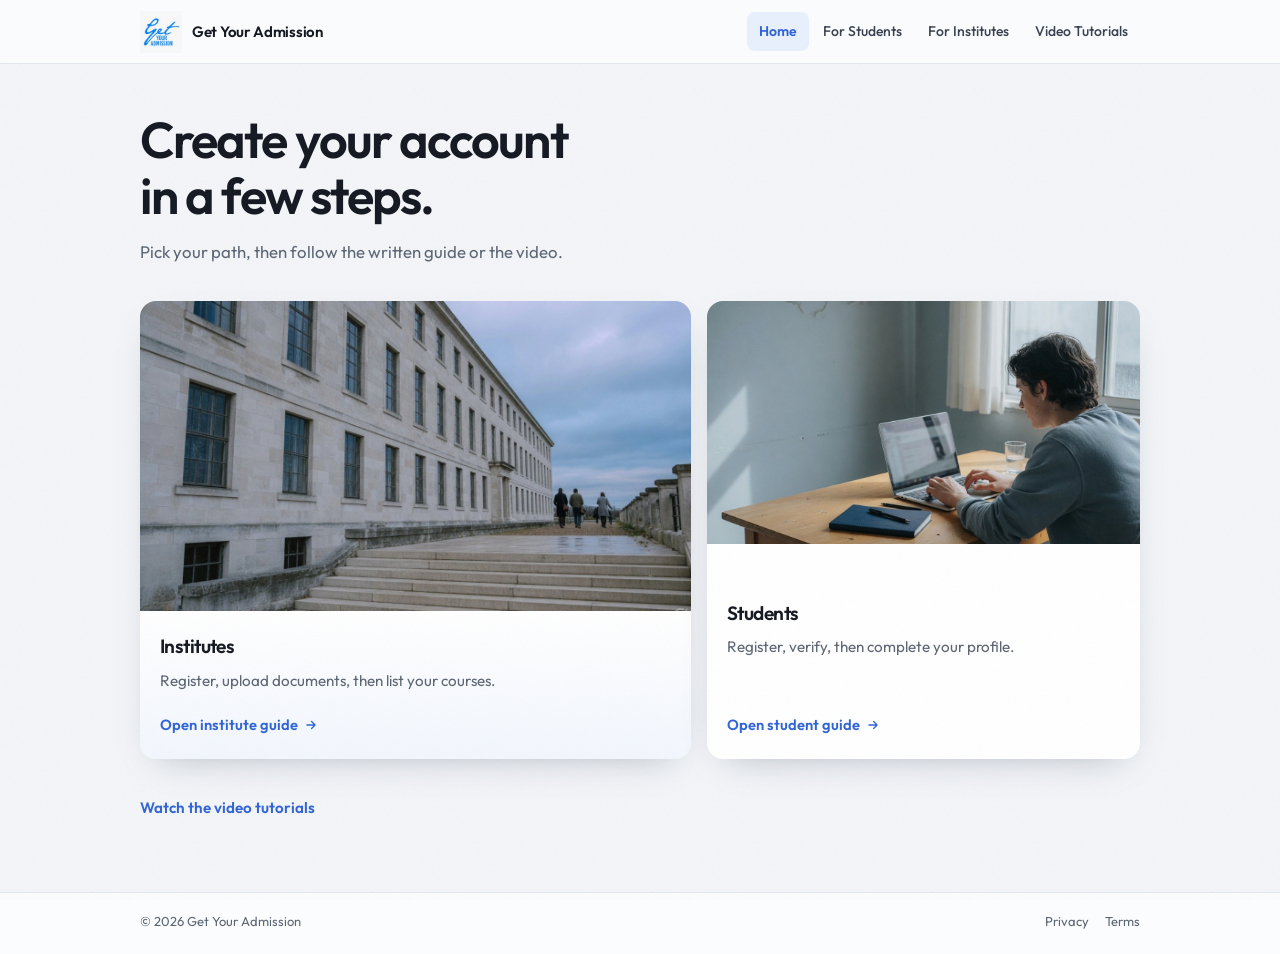
==== commit 9e560b45: "Full Redisgned  videos and its contents." ====
--- a/index.html
+++ b/index.html
@@ -6,7 +6,7 @@
   <title>Sign up guide - Get Your Admission</title>
   <meta name="description" content="Create a student or institute account on Get Your Admission. Short written steps and video walkthroughs.">
   <meta name="theme-color" content="#F3F5F8">
-  <link rel="icon" href="favicon.svg" type="image/svg+xml">
+  <link rel="icon" href="favicon.svg?v=2" type="image/svg+xml">
   <link rel="preconnect" href="https://fonts.googleapis.com">
   <link rel="preconnect" href="https://fonts.gstatic.com" crossorigin>
   <link href="https://fonts.googleapis.com/css2?family=Outfit:wght@400;500;600;700&display=swap" rel="stylesheet">
@@ -18,7 +18,7 @@
   <header class="site-header">
     <div class="nav-inner">
       <a href="index.html" class="brand">
-        <span class="brand-mark" aria-hidden="true">G</span>
+        <img class="brand-logo" src="favicon.svg?v=2" alt="">
         <span class="brand-name">Get Your Admission</span>
       </a>
       <button class="nav-toggle" id="nav-toggle" type="button" aria-expanded="false" aria-controls="site-nav">
--- a/style.css
+++ b/style.css
@@ -175,17 +175,12 @@
 }
 .brand:hover { text-decoration: none; }
 
-.brand-mark {
-  width: 32px;
-  height: 32px;
-  border-radius: 9px;
-  background: var(--accent);
-  color: #fff;
-  display: grid;
-  place-items: center;
-  font-weight: 700;
-  font-size: 15px;
-  letter-spacing: -0.04em;
+.brand-logo {
+  width: 42px;
+  height: 42px;
+  display: block;
+  object-fit: contain;
+  flex: 0 0 auto;
 }
 
 .brand-name {
@@ -465,6 +460,295 @@
   font-size: 0.95rem;
   max-width: 62ch;
 }
+
+/* Collapsible Step Accordion */
+.steps > li.is-collapsible {
+  display: block;
+  padding: 0;
+  border: 1px solid var(--line);
+  border-radius: var(--radius);
+  background: var(--surface);
+  margin: 10px 0;
+  overflow: hidden;
+  box-shadow: 0 2px 8px rgba(0, 0, 0, 0.03);
+  transition: border-color 0.25s var(--ease), box-shadow 0.25s var(--ease), background 0.25s var(--ease);
+}
+.steps > li.is-collapsible:hover {
+  border-color: color-mix(in srgb, var(--accent) 40%, var(--line));
+}
+.steps > li.is-collapsible.is-open {
+  border-color: var(--accent);
+  box-shadow: var(--shadow-tint);
+  background: var(--card);
+}
+
+.step-header {
+  display: grid;
+  grid-template-columns: 28px 112px minmax(0, 1fr);
+  gap: 14px;
+  align-items: center;
+  padding: 16px 18px;
+  cursor: pointer;
+  user-select: none;
+  border-radius: var(--radius);
+  transition: background 0.2s var(--ease);
+}
+.step-header:hover {
+  background: color-mix(in srgb, var(--accent-soft) 40%, transparent);
+}
+.step-header:focus-visible {
+  outline: 2px solid var(--accent);
+  outline-offset: -2px;
+}
+.step-preview {
+  position: relative;
+  width: 112px;
+  aspect-ratio: 16 / 9;
+  overflow: hidden;
+  border-radius: var(--radius-xs);
+  background: #171C28;
+  box-shadow: inset 0 0 0 1px rgba(255, 255, 255, 0.14);
+}
+.step-preview img {
+  width: 100%;
+  height: 100%;
+  object-fit: cover;
+  transition: transform 0.25s var(--ease), opacity 0.25s var(--ease);
+}
+.step-preview-play {
+  position: absolute;
+  left: 50%;
+  top: 50%;
+  width: 30px;
+  height: 30px;
+  border-radius: 50%;
+  background: rgba(255, 255, 255, 0.94);
+  box-shadow: 0 4px 14px rgba(9, 25, 58, 0.26);
+  transform: translate(-50%, -50%);
+  transition: transform 0.2s var(--ease), background 0.2s var(--ease);
+}
+.step-preview-play::after {
+  content: "";
+  position: absolute;
+  left: 12px;
+  top: 9px;
+  border-top: 6px solid transparent;
+  border-bottom: 6px solid transparent;
+  border-left: 9px solid var(--accent);
+}
+.step-header:hover .step-preview img,
+.step-header:focus-visible .step-preview img {
+  opacity: 0.9;
+  transform: scale(1.04);
+}
+.step-header:hover .step-preview-play,
+.step-header:focus-visible .step-preview-play {
+  background: #fff;
+  transform: translate(-50%, -50%) scale(1.06);
+}
+.step-header .step-index {
+  margin-top: 0;
+  flex-shrink: 0;
+  transition: transform 0.2s var(--ease);
+}
+.steps > li.is-collapsible.is-open .step-header .step-index {
+  transform: scale(1.06);
+}
+.step-header-text h2 {
+  font-size: 1.05rem;
+  font-weight: 600;
+  letter-spacing: -0.02em;
+  margin-bottom: 3px;
+  color: var(--ink);
+}
+.step-header-text p {
+  color: var(--muted);
+  font-size: 0.92rem;
+  line-height: 1.45;
+  margin: 0;
+}
+.step-dropdown {
+  border-top: 1px solid var(--line);
+  background: var(--card);
+}
+.step-dropdown[hidden] {
+  display: none;
+}
+.step-dropdown-content {
+  padding: 20px 18px 24px;
+  display: flex;
+  flex-direction: column;
+  gap: 18px;
+  animation: stepFadeSlideDown 0.3s var(--ease);
+}
+@keyframes stepFadeSlideDown {
+  from {
+    opacity: 0;
+    transform: translateY(-8px);
+  }
+  to {
+    opacity: 1;
+    transform: translateY(0);
+  }
+}
+
+.step-video-card {
+  background: #171C28;
+  border-radius: var(--radius-sm);
+  overflow: hidden;
+  box-shadow: 0 10px 30px -10px rgba(0, 0, 0, 0.45);
+}
+.step-video-frame {
+  position: relative;
+  aspect-ratio: 16 / 9;
+  width: 100%;
+  background: #0F141F;
+}
+.step-video-frame iframe {
+  position: absolute;
+  inset: 0;
+  width: 100%;
+  height: 100%;
+  border: 0;
+}
+.step-expand-btn {
+  position: absolute;
+  right: 12px;
+  top: 12px;
+  z-index: 2;
+  border: 0;
+  background: rgba(15, 18, 28, 0.82);
+  color: #fff;
+  font-size: 12px;
+  font-weight: 600;
+  padding: 6px 12px;
+  border-radius: 8px;
+  cursor: pointer;
+  backdrop-filter: blur(4px);
+  transition: background 0.2s var(--ease), transform 0.2s var(--ease);
+}
+.step-expand-btn:hover {
+  background: rgba(255, 255, 255, 0.25);
+  transform: scale(1.03);
+}
+.step-video-caption {
+  padding: 12px 16px;
+  background: #171C28;
+  border-top: 1px solid rgba(255, 255, 255, 0.08);
+}
+.step-video-tag {
+  display: inline-block;
+  font-size: 11px;
+  font-weight: 600;
+  text-transform: uppercase;
+  letter-spacing: 0.05em;
+  color: #8AABF8;
+  margin-bottom: 2px;
+}
+.step-video-title {
+  color: #fff;
+  font-size: 0.95rem;
+  font-weight: 600;
+  margin: 0;
+}
+
+.step-desc-box {
+  background: var(--surface);
+  border: 1px solid var(--line);
+  border-radius: var(--radius-sm);
+  padding: 18px 20px;
+}
+.step-desc-heading {
+  font-size: 1.05rem;
+  font-weight: 600;
+  color: var(--ink);
+  margin-bottom: 8px;
+  letter-spacing: -0.015em;
+}
+.step-desc-intro {
+  color: var(--ink-soft);
+  font-size: 0.93rem;
+  line-height: 1.6;
+  margin-bottom: 16px;
+}
+.step-checklist {
+  margin-bottom: 16px;
+}
+.step-checklist-title {
+  font-size: 0.82rem;
+  font-weight: 700;
+  text-transform: uppercase;
+  letter-spacing: 0.05em;
+  color: var(--accent);
+  margin-bottom: 10px;
+}
+.step-substeps {
+  list-style: none;
+  padding: 0;
+  margin: 0;
+  display: flex;
+  flex-direction: column;
+  gap: 10px;
+}
+.step-substeps li {
+  font-size: 0.92rem;
+  color: var(--ink-soft);
+  line-height: 1.5;
+  padding-left: 22px;
+  position: relative;
+}
+.step-substeps li::before {
+  content: "";
+  position: absolute;
+  left: 4px;
+  top: 7px;
+  width: 7px;
+  height: 7px;
+  border-radius: 50%;
+  background: var(--accent);
+}
+.step-substeps li strong {
+  color: var(--ink);
+  font-weight: 600;
+}
+.step-tip-callout {
+  display: flex;
+  align-items: flex-start;
+  gap: 10px;
+  background: var(--accent-soft);
+  border-radius: var(--radius-xs);
+  padding: 10px 14px;
+  color: var(--ink-soft);
+  font-size: 0.88rem;
+  line-height: 1.45;
+}
+.step-tip-callout svg {
+  flex-shrink: 0;
+  color: var(--accent);
+  margin-top: 1px;
+}
+.step-tip-callout p {
+  margin: 0;
+  color: var(--ink-soft);
+  font-size: 0.88rem;
+}
+.step-tip-callout strong {
+  color: var(--ink);
+}
+
+@media (max-width: 640px) {
+  .step-header {
+    grid-template-columns: 28px 96px minmax(0, 1fr);
+    padding: 14px 16px;
+  }
+  .step-preview {
+    width: 96px;
+  }
+  .step-dropdown-content {
+    padding: 16px 14px 18px;
+  }
+}
+
 .doc-list {
   margin: 10px 0 0;
   padding: 0;
